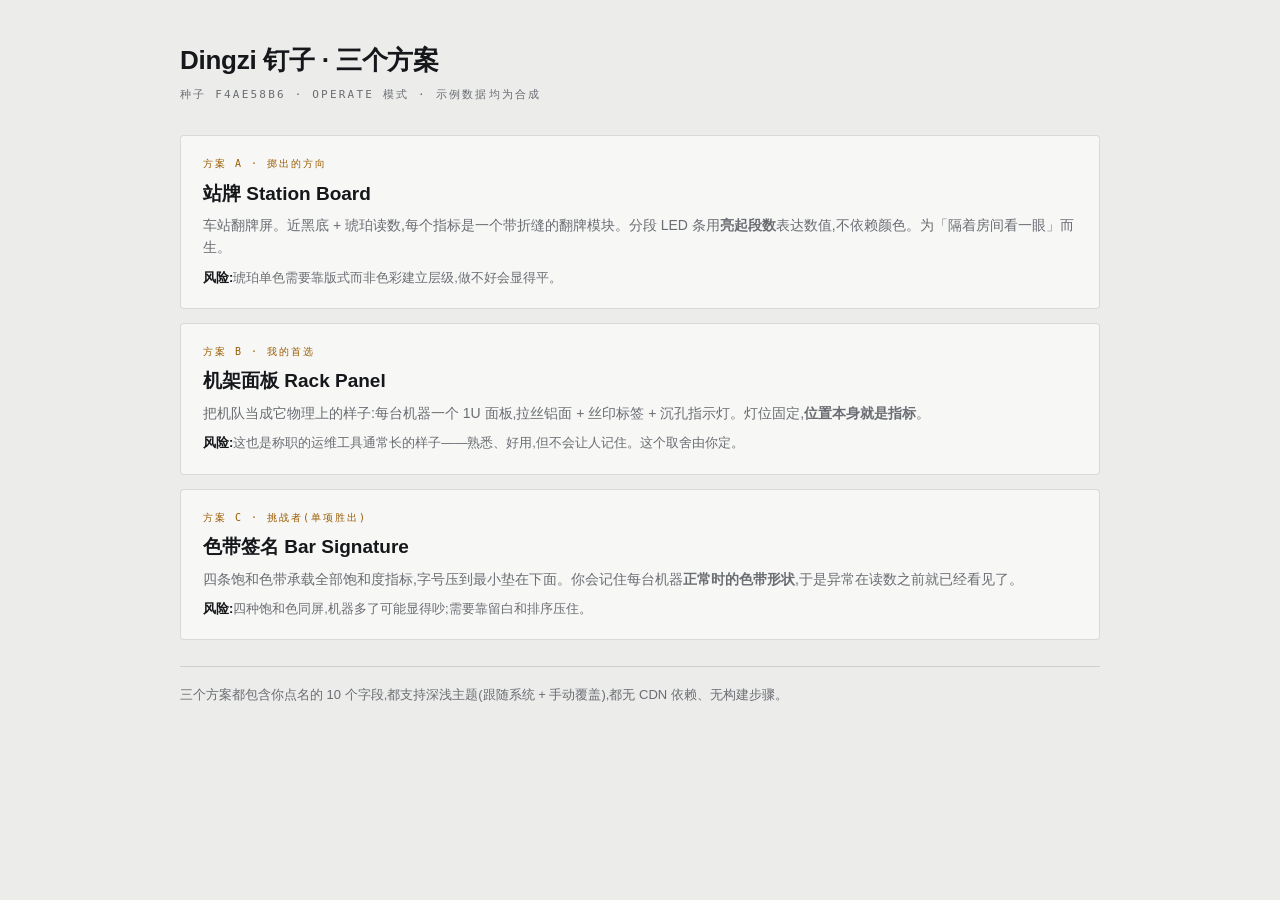
==== mockups/index.html @ 77c29302 "Add three UI direction mockups with real HTML Concept seed f4ae58b6 assigned candidate 6 of my groun" ====
<!DOCTYPE html>
<html lang="zh-CN">
<head>
<meta charset="UTF-8">
<meta name="viewport" content="width=device-width, initial-scale=1">
<title>Dingzi 钉子 · 三个方案</title>
<style>
:root{--bg:#111214;--card:#1c1e21;--ink:#f0f0ee;--dim:#8b9097;--edge:rgba(255,255,255,.12);
--acc:#ffb000;
--sans:-apple-system,BlinkMacSystemFont,"Segoe UI","Noto Sans SC","PingFang SC",sans-serif;
--mono:ui-monospace,SFMono-Regular,Menlo,Consolas,monospace}
@media(prefers-color-scheme:light){:root{--bg:#ececeb;--card:#f7f7f6;--ink:#15171a;
--dim:#6a6d72;--edge:rgba(0,0,0,.12);--acc:#9a5b00}}
*{box-sizing:border-box;margin:0;padding:0}
body{background:var(--bg);color:var(--ink);font-family:var(--sans);padding:40px 24px 60px;
line-height:1.55}
.w{max-width:920px;margin:0 auto}
h1{font-size:26px;letter-spacing:-.01em;margin-bottom:6px}
.sub{font-family:var(--mono);font-size:11px;letter-spacing:.2em;text-transform:uppercase;
color:var(--dim);margin-bottom:32px}
a.card{display:block;background:var(--card);border:1px solid var(--edge);border-radius:4px;
padding:20px 22px;margin-bottom:14px;text-decoration:none;color:inherit}
a.card:hover{border-color:var(--acc)}
a.card:focus-visible{outline:2px solid var(--acc);outline-offset:2px}
.k{font-family:var(--mono);font-size:10px;letter-spacing:.2em;text-transform:uppercase;
color:var(--acc);margin-bottom:7px}
h2{font-size:19px;margin-bottom:7px}
p{font-size:14px;color:var(--dim)}
p.risk{margin-top:9px;font-size:13px}
p.risk b{color:var(--ink);font-weight:600}
.note{margin-top:26px;padding-top:18px;border-top:1px solid var(--edge);font-size:13px;
color:var(--dim)}
</style>
</head>
<body>
<div class="w">
  <h1>Dingzi 钉子 · 三个方案</h1>
  <div class="sub">种子 f4ae58b6 · Operate 模式 · 示例数据均为合成</div>

  <a class="card" href="a-station-board.html">
    <div class="k">方案 A · 掷出的方向</div>
    <h2>站牌 Station Board</h2>
    <p>车站翻牌屏。近黑底 + 琥珀读数,每个指标是一个带折缝的翻牌模块。分段 LED 条用<b>亮起段数</b>表达数值,不依赖颜色。为「隔着房间看一眼」而生。</p>
    <p class="risk"><b>风险:</b>琥珀单色需要靠版式而非色彩建立层级,做不好会显得平。</p>
  </a>

  <a class="card" href="b-rack-panel.html">
    <div class="k">方案 B · 我的首选</div>
    <h2>机架面板 Rack Panel</h2>
    <p>把机队当成它物理上的样子:每台机器一个 1U 面板,拉丝铝面 + 丝印标签 + 沉孔指示灯。灯位固定,<b>位置本身就是指标</b>。</p>
    <p class="risk"><b>风险:</b>这也是称职的运维工具通常长的样子——熟悉、好用,但不会让人记住。这个取舍由你定。</p>
  </a>

  <a class="card" href="c-bar-signature.html">
    <div class="k">方案 C · 挑战者(单项胜出)</div>
    <h2>色带签名 Bar Signature</h2>
    <p>四条饱和色带承载全部饱和度指标,字号压到最小垫在下面。你会记住每台机器<b>正常时的色带形状</b>,于是异常在读数之前就已经看见了。</p>
    <p class="risk"><b>风险:</b>四种饱和色同屏,机器多了可能显得吵;需要靠留白和排序压住。</p>
  </a>

  <div class="note">三个方案都包含你点名的 10 个字段,都支持深浅主题(跟随系统 + 手动覆盖),都无 CDN 依赖、无构建步骤。</div>
</div>
</body>
</html>
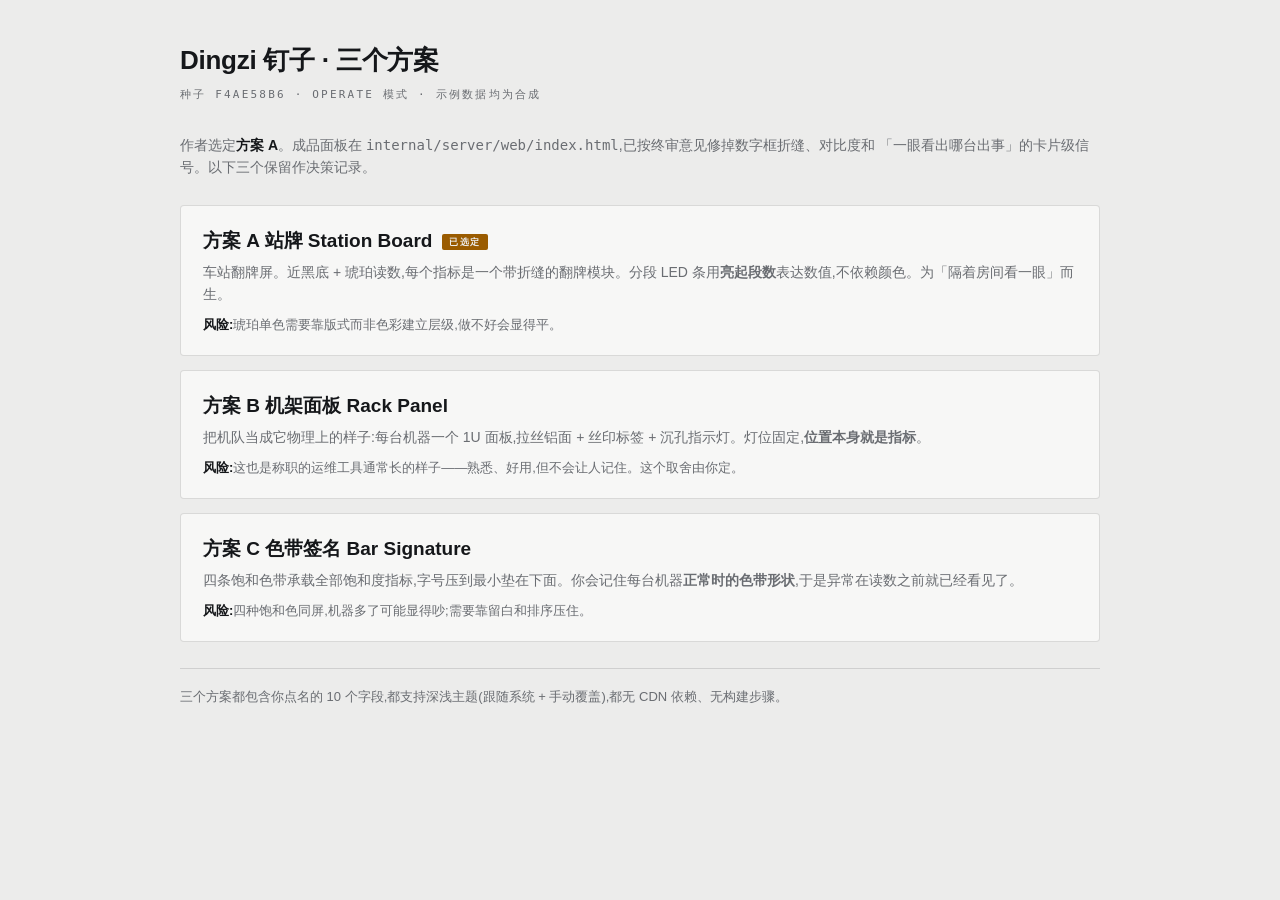
==== commit e0c04b88: "Promote station board to the product panel; act on rebuild directive Author chose direction A and as" ====
--- a/mockups/index.html
+++ b/mockups/index.html
@@ -22,8 +22,9 @@
 padding:20px 22px;margin-bottom:14px;text-decoration:none;color:inherit}
 a.card:hover{border-color:var(--acc)}
 a.card:focus-visible{outline:2px solid var(--acc);outline-offset:2px}
-.k{font-family:var(--mono);font-size:10px;letter-spacing:.2em;text-transform:uppercase;
-color:var(--acc);margin-bottom:7px}
+.chosen{font-family:var(--mono);font-size:9px;letter-spacing:.16em;
+background:var(--acc);color:var(--bg);padding:3px 7px;border-radius:2px;margin-left:10px;
+vertical-align:2px;font-weight:700}
 h2{font-size:19px;margin-bottom:7px}
 p{font-size:14px;color:var(--dim)}
 p.risk{margin-top:9px;font-size:13px}
@@ -36,24 +37,24 @@
 <div class="w">
   <h1>Dingzi 钉子 · 三个方案</h1>
   <div class="sub">种子 f4ae58b6 · Operate 模式 · 示例数据均为合成</div>
+  <p style="margin-bottom:26px">作者选定<b style="color:var(--ink)">方案 A</b>。成品面板在
+  <code>internal/server/web/index.html</code>,已按终审意见修掉数字框折缝、对比度和
+  「一眼看出哪台出事」的卡片级信号。以下三个保留作决策记录。</p>
 
   <a class="card" href="a-station-board.html">
-    <div class="k">方案 A · 掷出的方向</div>
-    <h2>站牌 Station Board</h2>
+    <h2>方案 A 站牌 Station Board<span class="chosen">已选定</span></h2>
     <p>车站翻牌屏。近黑底 + 琥珀读数,每个指标是一个带折缝的翻牌模块。分段 LED 条用<b>亮起段数</b>表达数值,不依赖颜色。为「隔着房间看一眼」而生。</p>
     <p class="risk"><b>风险:</b>琥珀单色需要靠版式而非色彩建立层级,做不好会显得平。</p>
   </a>
 
   <a class="card" href="b-rack-panel.html">
-    <div class="k">方案 B · 我的首选</div>
-    <h2>机架面板 Rack Panel</h2>
+    <h2>方案 B 机架面板 Rack Panel</h2>
     <p>把机队当成它物理上的样子:每台机器一个 1U 面板,拉丝铝面 + 丝印标签 + 沉孔指示灯。灯位固定,<b>位置本身就是指标</b>。</p>
     <p class="risk"><b>风险:</b>这也是称职的运维工具通常长的样子——熟悉、好用,但不会让人记住。这个取舍由你定。</p>
   </a>
 
   <a class="card" href="c-bar-signature.html">
-    <div class="k">方案 C · 挑战者(单项胜出)</div>
-    <h2>色带签名 Bar Signature</h2>
+    <h2>方案 C 色带签名 Bar Signature</h2>
     <p>四条饱和色带承载全部饱和度指标,字号压到最小垫在下面。你会记住每台机器<b>正常时的色带形状</b>,于是异常在读数之前就已经看见了。</p>
     <p class="risk"><b>风险:</b>四种饱和色同屏,机器多了可能显得吵;需要靠留白和排序压住。</p>
   </a>
